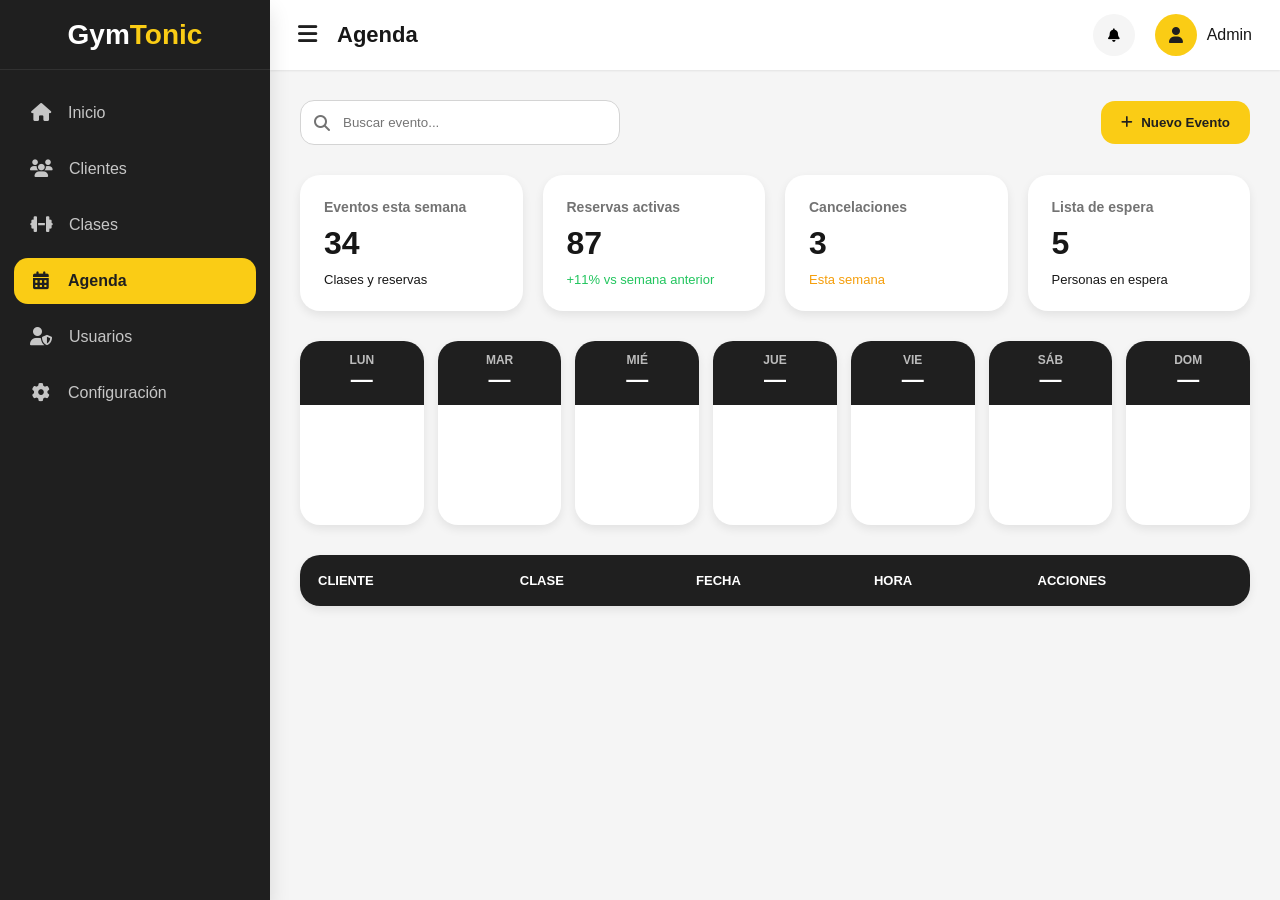
==== LenguajeDeMarcas/pages/agenda.html @ 5f33f627 "haciendo el diseño de agenda" ====
<!DOCTYPE html>
<html lang="es">

<head>
    <meta charset="UTF-8">
    <meta name="viewport" content="width=device-width, initial-scale=1.0">
    <title>GymTonic - Agenda</title>
    <link rel="stylesheet" href="https://cdnjs.cloudflare.com/ajax/libs/font-awesome/6.4.0/css/all.min.css">
    <link rel="stylesheet" href="../css/style.css">
</head>
<body>

    <div class="overlay" id="overlay"></div>

    <div class="app">

        <!-- SIDEBAR -->
        <aside class="sidebar" id="sidebar">
            <div class="sidebar__header">
                <h1 class="sidebar__title">Gym<span class="sidebar__title--highlight">Tonic</span></h1>
            </div>
            <nav class="sidebar__nav">
                <ul class="sidebar__list">
                    <li class="sidebar__item">
                        <a href="../index.html" class="sidebar__link">
                            <i class="fas fa-home sidebar__icon"></i><span>Inicio</span>
                        </a>
                    </li>
                    <li class="sidebar__item">
                        <a href="clientes.html" class="sidebar__link">
                            <i class="fas fa-users sidebar__icon"></i><span>Clientes</span>
                        </a>
                    </li>
                    <li class="sidebar__item">
                        <a href="clases.html" class="sidebar__link">
                            <i class="fas fa-dumbbell sidebar__icon"></i><span>Clases</span>
                        </a>
                    </li>
                    <li class="sidebar__item">
                        <a href="agenda.html" class="sidebar__link sidebar__link--active">
                            <i class="fas fa-calendar-alt sidebar__icon"></i><span>Agenda</span>
                        </a>
                    </li>
                    
                    <li class="sidebar__item">
                        <a href="usuarios.html" class="sidebar__link">
                            <i class="fas fa-user-shield sidebar__icon"></i><span>Usuarios</span>
                        </a>
                    </li>
                    <li class="sidebar__item">
                        <a href="configuracion.html" class="sidebar__link">
                            <i class="fas fa-cog sidebar__icon"></i><span>Configuración</span>
                        </a>
                    </li>
                </ul>
            </nav>
        </aside>

        <!-- MAIN -->
        <main class="main" id="main">

            <!-- HEADER -->
            <header class="header" id="header">
                <div class="header__left">
                    <button class="header__menu-btn" id="menuToggle">
                        <i class="fas fa-bars"></i>
                    </button>
                    <h2 class="header__title">Agenda</h2>
                </div>
                <div class="header__right">
                    <button class="header__notification"><i class="fas fa-bell"></i></button>
                    <div class="header__user">
                        <div class="header__avatar"><i class="fas fa-user"></i></div>
                        <span class="header__username">Admin</span>
                    </div>
                </div>
            </header>

            <!-- CONTENT -->
            <div class="content">
                <div class="actions">
                    <div class="search">
                        <i class="fas fa-search search__icon"></i>
                        <input type="text" class="search__input" placeholder="Buscar evento...">
                    </div>
                    <button class="btn btn--primary" id="addEventoBtn">
                        <i class="fas fa-plus btn__icon"></i>Nuevo Evento
                    </button>
                </div>

                <!-- CARDS -->
                <div class="cards">
                    <div class="card">
                        <h3 class="card__title">Eventos esta semana</h3>
                        <p class="card__value">34</p>
                        <div class="card__footer">Clases y reservas</div>
                    </div>
                    <div class="card">
                        <h3 class="card__title">Reservas activas</h3>
                        <p class="card__value">87</p>
                        <div class="card__footer card__footer--success">+11% vs semana anterior</div>
                    </div>
                    <div class="card">
                        <h3 class="card__title">Cancelaciones</h3>
                        <p class="card__value">3</p>
                        <div class="card__footer card__footer--warning">Esta semana</div>
                    </div>
                    <div class="card">
                        <h3 class="card__title">Lista de espera</h3>
                        <p class="card__value">5</p>
                        <div class="card__footer">Personas en espera</div>
                    </div>
                </div>

                <!-- SEMANA ACTUAL -->
                <div class="agenda-grid" id="agendaGrid">
                    <div class="agenda-day" data-dia="lun">
                        <div class="agenda-day__header">
                            <div class="agenda-day__name">Lun</div>
                            <div class="agenda-day__num">—</div>
                        </div>
                        <div class="agenda-day__body"></div>
                    </div>
                    <div class="agenda-day" data-dia="mar">
                        <div class="agenda-day__header">
                            <div class="agenda-day__name">Mar</div>
                            <div class="agenda-day__num">—</div>
                        </div>
                        <div class="agenda-day__body"></div>
                    </div>
                    <div class="agenda-day" data-dia="mie">
                        <div class="agenda-day__header">
                            <div class="agenda-day__name">Mié</div>
                            <div class="agenda-day__num">—</div>
                        </div>
                        <div class="agenda-day__body"></div>
                    </div>
                    <div class="agenda-day" data-dia="jue">
                        <div class="agenda-day__header">
                            <div class="agenda-day__name">Jue</div>
                            <div class="agenda-day__num">—</div>
                        </div>
                        <div class="agenda-day__body"></div>
                    </div>
                    <div class="agenda-day" data-dia="vie">
                        <div class="agenda-day__header">
                            <div class="agenda-day__name">Vie</div>
                            <div class="agenda-day__num">—</div>
                        </div>
                        <div class="agenda-day__body"></div>
                    </div>
                    <div class="agenda-day" data-dia="sab">
                        <div class="agenda-day__header">
                            <div class="agenda-day__name">Sáb</div>
                            <div class="agenda-day__num">—</div>
                        </div>
                        <div class="agenda-day__body"></div>
                    </div>
                    <div class="agenda-day" data-dia="dom">
                        <div class="agenda-day__header">
                            <div class="agenda-day__name">Dom</div>
                            <div class="agenda-day__num">—</div>
                        </div>
                        <div class="agenda-day__body"></div>
                    </div>
                </div>

                <!-- PRÓXIMAS RESERVAS -->
                <div class="table-container">
                    <table class="table">
                        <thead class="table__header">
                            <tr>
                                <th class="table__th">Cliente</th>
                                <th class="table__th">Clase</th>
                                <th class="table__th">Fecha</th>
                                <th class="table__th">Hora</th>
                                <th class="table__th">Acciones</th>
                            </tr>
                        </thead>
                        <tbody id="agendaTableBody">
                        </tbody>
                    </table>
                </div>

            </div>
        </main>
    </div>

    <!-- MODAL NUEVO EVENTO -->
    <div class="modal" id="eventoModal">
        <div class="modal__content">
            <div class="modal__header">
                <h3 class="modal__title">Nuevo Evento</h3>
                <button class="modal__close" id="closeEventoModalBtn">&times;</button>
            </div>
            <div class="modal__body">
                <form id="eventoForm">
                    <div class="form__group">
                        <label class="form__label" for="eventoClase">Clase</label>
                        <select id="eventoClase" class="form__control">
                            <option>Spinning</option>
                            <option>Yoga</option>
                            <option>Pilates</option>
                            <option>Boxeo</option>
                            <option>Musculación Guiada</option>
                            <option>Zumba</option>
                        </select>
                    </div>
                    <div class="form__group">
                        <label class="form__label" for="eventoFecha">Fecha</label>
                        <input type="date" id="eventoFecha" class="form__control" required>
                    </div>
                    <div class="form__group">
                        <label class="form__label" for="eventoHora">Hora</label>
                        <input type="time" id="eventoHora" class="form__control" required>
                    </div>
                    <div class="form__group">
                        <label class="form__label" for="eventoCliente">Cliente (opcional)</label>
                        <input type="text" id="eventoCliente" class="form__control" placeholder="Nombre del cliente">
                    </div>
                </form>
            </div>
            <div class="modal__footer">
                <button class="btn btn--secondary" id="cancelEventoModalBtn">Cancelar</button>
                <button class="btn btn--primary" id="saveEventoBtn">Guardar</button>
            </div>
        </div>
    </div>

    <script src="../js/crud-agenda.js"></script>
    <script src="../js/menu.js"></script>
</body>

</html>
---- LenguajeDeMarcas/css/style.css ----
:root {
    --color-primary: rgb(31, 31, 31);
    --color-primary-light: rgb(47, 47, 47);
    --color-primary-dark: rgb(17, 17, 17);

    --color-secondary: rgb(250, 204, 21);
    --color-secondary-light: rgb(253, 224, 71);
    --color-secondary-dark: rgb(234, 179, 8);

    --color-success: rgb(34, 197, 94);
    --color-warning: rgb(245, 158, 11);
    --color-danger: rgb(239, 68, 68);

    --color-white: rgb(255, 255, 255);

    --color-gray-50: rgb(250, 250, 250);
    --color-gray-100: rgb(245, 245, 245);
    --color-gray-200: rgb(229, 229, 229);
    --color-gray-300: rgb(212, 212, 212);
    --color-gray-400: rgb(163, 163, 163);
    --color-gray-500: rgb(115, 115, 115);
    --color-gray-600: rgb(82, 82, 82);
    --color-gray-700: rgb(64, 64, 64);
    --color-gray-800: rgb(38, 38, 38);
    --color-gray-900: rgb(23, 23, 23);

    --bg-body: rgb(245, 245, 245);
    --bg-sidebar: rgb(31, 31, 31);
    --bg-card: rgb(255, 255, 255);
    --bg-header: rgb(255, 255, 255);

    --text-primary: rgb(23, 23, 23);
    --text-secondary: rgb(82, 82, 82);
    --text-light: rgb(115, 115, 115);
    --text-white: rgb(255, 255, 255);
    --sidebar-width: 270px;
    --sidebar-collapse-width: 90px;
    --header-height: 70px;
    --radius-sm: 8px;
    --radius-md: 14px;
    --radius-lg: 20px;
    --radius-xl: 28px;
    --shadow-sm: 0 1px 2px rgba(0, 0, 0, .08);
    --shadow-md: 0 4px 10px rgba(0, 0, 0, .08);
    --shadow-lg: 0 10px 20px rgba(0, 0, 0, .12);
    --shadow-xl: 0 20px 40px rgba(0, 0, 0, .18);
    --transition: .3s ease;
    --font-family: "Segoe UI", Tahoma, Geneva, Verdana, sans-serif;
    --z-sidebar: 1000;
    --z-overlay: 900;
    --z-header: 800;
    --z-modal: 2000;
}

* {
    margin: 0;
    padding: 0;
    box-sizing: border-box;
}

body {
    font-family: var(--font-family);
    background: var(--bg-body);
    color: var(--text-primary);
    overflow-x: hidden;
}

.app {
    display: flex;
    min-height: 100vh;
}

/* SIDEBAR */
.sidebar {
    width: var(--sidebar-width);
    background: var(--bg-sidebar);
    color: var(--text-white);
    position: fixed;
    left: 0;
    top: 0;
    height: 100vh;
    z-index: var(--z-sidebar);
    transition: var(--transition);
    overflow: hidden;
    box-shadow: var(--shadow-lg);
}

.sidebar--collapsed {
    width: var(--sidebar-collapse-width);
}

.sidebar__header {
    height: var(--header-height);
    display: flex;
    align-items: center;
    justify-content: center;
    border-bottom: 1px solid rgba(255, 255, 255, .08);
}

.sidebar__title {
    font-size: 28px;
    font-weight: 800;
    white-space: nowrap;
}

.sidebar__title--highlight {
    color: var(--color-secondary);
}

.sidebar__nav {
    padding: 20px 14px;
}

.sidebar__list {
    list-style: none;
}

.sidebar__item {
    margin-bottom: 10px;
}

.sidebar__link {
    display: flex;
    align-items: center;
    gap: 16px;
    padding: 14px 16px;
    border-radius: var(--radius-md);
    color: rgba(255, 255, 255, .75);
    text-decoration: none;
    transition: var(--transition);
    white-space: nowrap;
}

.sidebar__link:hover {
    background: rgba(250, 204, 21, .12);
    color: var(--color-secondary);
}

.sidebar__link--active {
    background: var(--color-secondary);
    color: var(--color-primary);
    font-weight: 700;
}

.sidebar__icon {
    min-width: 22px;
    text-align: center;
    font-size: 18px;
}

.sidebar--collapsed .sidebar__link {
    justify-content: center;
}

.sidebar--collapsed .sidebar__link span {
    display: none;
}

.sidebar--collapsed .sidebar__title {
    font-size: 0;
}

.sidebar--collapsed .sidebar__title--highlight {
    font-size: 28px;
}

/* OVERLAY */
.overlay {
    position: fixed;
    inset: 0;
    background: rgba(0, 0, 0, .5);
    opacity: 0;
    visibility: hidden;
    transition: var(--transition);
    z-index: var(--z-overlay);
}

.overlay--active {
    opacity: 1;
    visibility: visible;
}

/* MAIN */
.main {
    flex: 1;
    margin-left: var(--sidebar-width);
    transition: var(--transition);
}

.welcome {
    padding: 18px;
}

.main--expanded {
    margin-left: var(--sidebar-collapse-width);
}

/* HEADER */
.header {
    height: var(--header-height);
    background: var(--bg-header);
    box-shadow: var(--shadow-sm);
    display: flex;
    align-items: center;
    justify-content: space-between;
    padding: 0 28px;
    position: fixed;
    width: calc(100% - var(--sidebar-width));
    transition: var(--transition);
    z-index: var(--z-header);
}

.header--expanded {
    width: calc(100% - var(--sidebar-collapse-width));
}

.header__left,
.header__right {
    display: flex;
    align-items: center;
    gap: 20px;
}

.header__menu-btn {
    border: none;
    background: transparent;
    font-size: 22px;
    cursor: pointer;
    color: var(--color-primary);
}

.header__title {
    font-size: 22px;
    font-weight: 700;
}

.header__notification {
    width: 42px;
    height: 42px;
    border-radius: 50%;
    border: none;
    background: var(--color-gray-100);
    cursor: pointer;
    transition: var(--transition);
}

.header__notification:hover {
    background: var(--color-secondary);
}

.header__user {
    display: flex;
    align-items: center;
    gap: 10px;
}

.header__avatar {
    width: 42px;
    height: 42px;
    border-radius: 50%;
    background: var(--color-secondary);
    display: flex;
    align-items: center;
    justify-content: center;
    color: var(--color-primary);
    font-weight: 700;
}

/* CONTENT */
.content {
    padding: calc(var(--header-height) + 30px) 30px 30px;
}

/* ACTIONS */
.actions {
    display: flex;
    justify-content: space-between;
    align-items: center;
    gap: 20px;
    margin-bottom: 30px;
}

.search {
    position: relative;
    width: 320px;
}

.search__icon {
    position: absolute;
    left: 14px;
    top: 50%;
    transform: translateY(-50%);
    color: var(--text-light);
}

.search__input {
    width: 100%;
    padding: 14px 14px 14px 42px;
    border: 1px solid var(--color-gray-300);
    border-radius: var(--radius-md);
    outline: none;
}

.search__input:focus {
    border-color: var(--color-secondary);
}

/* BUTTONS */
.btn {
    border: none;
    cursor: pointer;
    padding: 14px 20px;
    border-radius: var(--radius-md);
    font-weight: 700;
    transition: var(--transition);
}

.btn--primary {
    background: var(--color-secondary);
    color: var(--color-primary);
}

.btn--primary:hover {
    background: var(--color-secondary-dark);
}

.btn--secondary {
    background: var(--color-gray-100);
}

.btn__icon {
    margin-right: 8px;
}

/* CARDS */
.cards {
    display: grid;
    grid-template-columns: repeat(auto-fit, minmax(220px, 1fr));
    gap: 20px;
    margin-bottom: 30px;
}

.card {
    background: var(--bg-card);
    border-radius: var(--radius-lg);
    padding: 24px;
    box-shadow: var(--shadow-md);
    transition: var(--transition);
}

.card:hover {
    transform: translateY(-5px);
    box-shadow: var(--shadow-lg);
}

.card__title {
    color: var(--text-light);
    font-size: 14px;
    margin-bottom: 10px;
}

.card__value {
    font-size: 32px;
    font-weight: 800;
    margin-bottom: 10px;
}

.card__footer {
    font-size: 13px;
}

.card__footer--success {
    color: var(--color-success);
}

.card__footer--warning {
    color: var(--color-warning);
}

/* TABLE */
.table-container {
    background: white;
    border-radius: var(--radius-lg);
    overflow-x: auto;
    box-shadow: var(--shadow-md);
}

.table {
    width: 100%;
    border-collapse: collapse;
    min-width: 850px;
}

.table__header {
    background: var(--color-primary);
}

.table__th {
    padding: 18px;
    color: white;
    text-align: left;
    font-size: 13px;
    text-transform: uppercase;
}

.table__td {
    padding: 18px;
    border-bottom: 1px solid var(--color-gray-200);
}

.table__user {
    display: flex;
    align-items: center;
    gap: 14px;
}

.table__avatar {
    width: 45px;
    height: 45px;
    border-radius: 50%;
    background: var(--color-secondary);
    display: flex;
    align-items: center;
    justify-content: center;
    color: var(--color-primary);
    font-weight: 700;
}

.table__name {
    font-weight: 700;
}

.table__email {
    font-size: 13px;
    color: var(--text-light);
}
.table__actions {
    display: flex;
    gap: 8px;
}

.table__btn {
    border: none;
    cursor: pointer;
    padding: 7px 14px;
    border-radius: var(--radius-sm);
    font-size: 13px;
    font-weight: 600;
    transition: var(--transition);
}

.table__btn--edit {
    background: var(--color-secondary);
    color: var(--color-primary);
}

.table__btn--edit:hover {
    background: var(--color-secondary-dark);
}

.table__btn--delete {
    background: var(--color-gray-100);
    color: var(--color-danger);
}

.table__btn--delete:hover {
    background: var(--color-danger);
    color: var(--color-white);
}

.modal {
    position: fixed;
    inset: 0;
    background: rgba(0, 0, 0, .5);
    display: flex;
    align-items: center;
    justify-content: center;
    opacity: 0;
    visibility: hidden;
    transition: var(--transition);
    z-index: var(--z-modal);
}

.modal--active {
    opacity: 1;
    visibility: visible;
}

.modal__content {
    background: white;
    width: 100%;
    max-width: 550px;
    border-radius: var(--radius-xl);
    overflow: hidden;
    box-shadow: var(--shadow-xl);
}

.modal__header {
    display: flex;
    justify-content: space-between;
    align-items: center;
    padding: 20px 24px;
    border-bottom: 1px solid var(--color-gray-200);
}

.modal__title {
    font-size: 22px;
    font-weight: 700;
}

.modal__close {
    border: none;
    background: transparent;
    font-size: 22px;
    cursor: pointer;
}

.modal__body {
    padding: 24px;
}

.form__group {
    margin-bottom: 20px;
}

.form__label {
    display: block;
    margin-bottom: 8px;
    font-weight: 600;
}

.form__control {
    width: 100%;
    padding: 14px;
    border: 1px solid var(--color-gray-300);
    border-radius: var(--radius-md);
    outline: none;
}

.form__control:focus {
    border-color: var(--color-secondary);
}

.form__help {
    display: block;
    margin-top: 6px;
    font-size: 0.8rem;
    color: var(--color-gray-500, #6b7280);
}

.modal__footer {
    display: flex;
    justify-content: flex-end;
    gap: 14px;
    padding: 20px 24px;
    border-top: 1px solid var(--color-gray-200);
}

.agenda-grid {
    display: grid;
    grid-template-columns: repeat(7, 1fr);
    gap: 14px;
    margin-bottom: 30px;
}

.agenda-day {
    background: var(--bg-card);
    border-radius: var(--radius-lg);
    box-shadow: var(--shadow-md);
    overflow: hidden;
}

.agenda-day__header {
    background: var(--color-primary);
    color: var(--color-white);
    padding: 12px 14px;
    text-align: center;
}

.agenda-day__name {
    font-size: 12px;
    text-transform: uppercase;
    font-weight: 700;
    opacity: .7;
}

.agenda-day__num {
    font-size: 22px;
    font-weight: 800;
    line-height: 1.2;
}

.agenda-day--today .agenda-day__header {
    background: var(--color-secondary);
    color: var(--color-primary);
}

.agenda-day__body {
    padding: 10px;
    display: flex;
    flex-direction: column;
    gap: 8px;
    min-height: 120px;
}

.agenda-event {
    background: rgba(250, 204, 21, .12);
    border-left: 3px solid var(--color-secondary);
    border-radius: var(--radius-sm);
    padding: 6px 8px;
    font-size: 12px;
}

.agenda-event--blue {
    background: rgba(59, 130, 246, .10);
    border-left-color: #3b82f6;
}

.agenda-event--green {
    background: rgba(34, 197, 94, .10);
    border-left-color: var(--color-success);
}

.agenda-event--red {
    background: rgba(239, 68, 68, .10);
    border-left-color: var(--color-danger);
}

.agenda-event__time {
    font-weight: 700;
    color: var(--text-secondary);
}

.agenda-event__name {
    font-weight: 600;
    color: var(--text-primary);
}
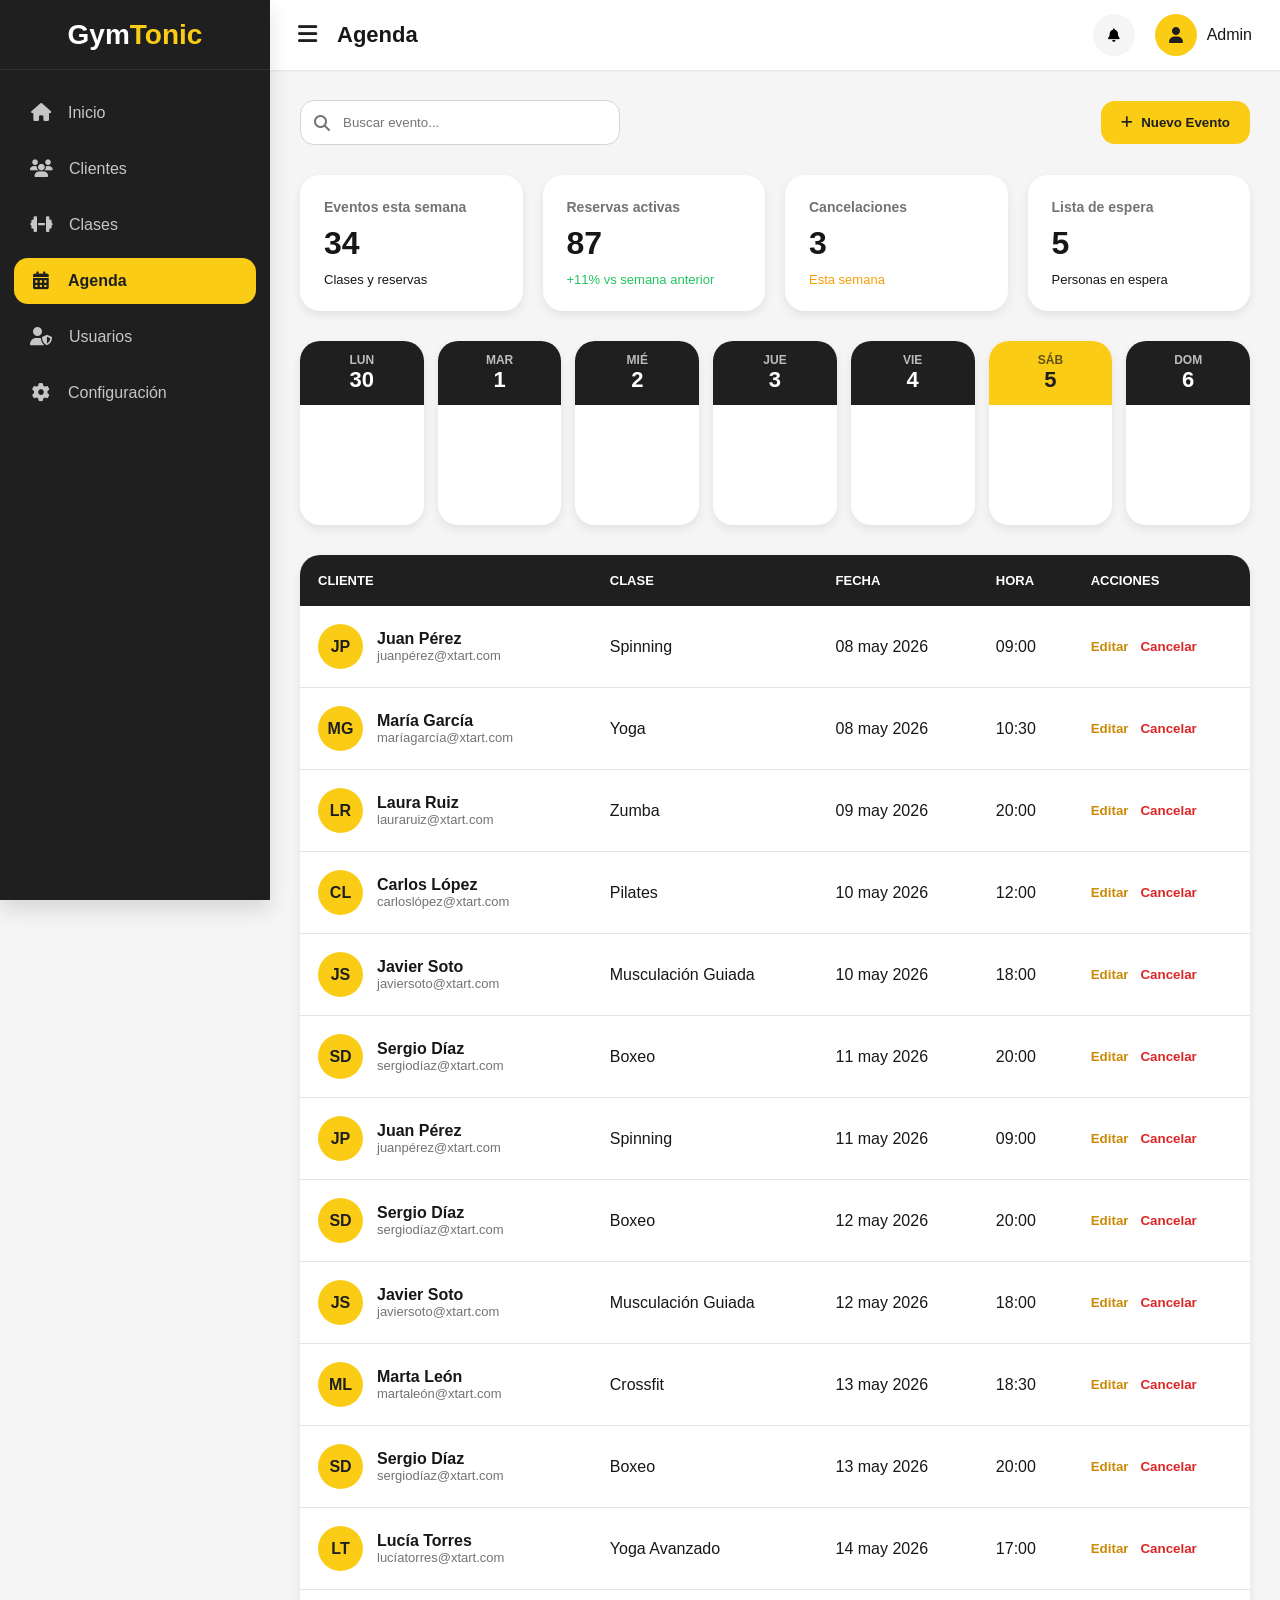
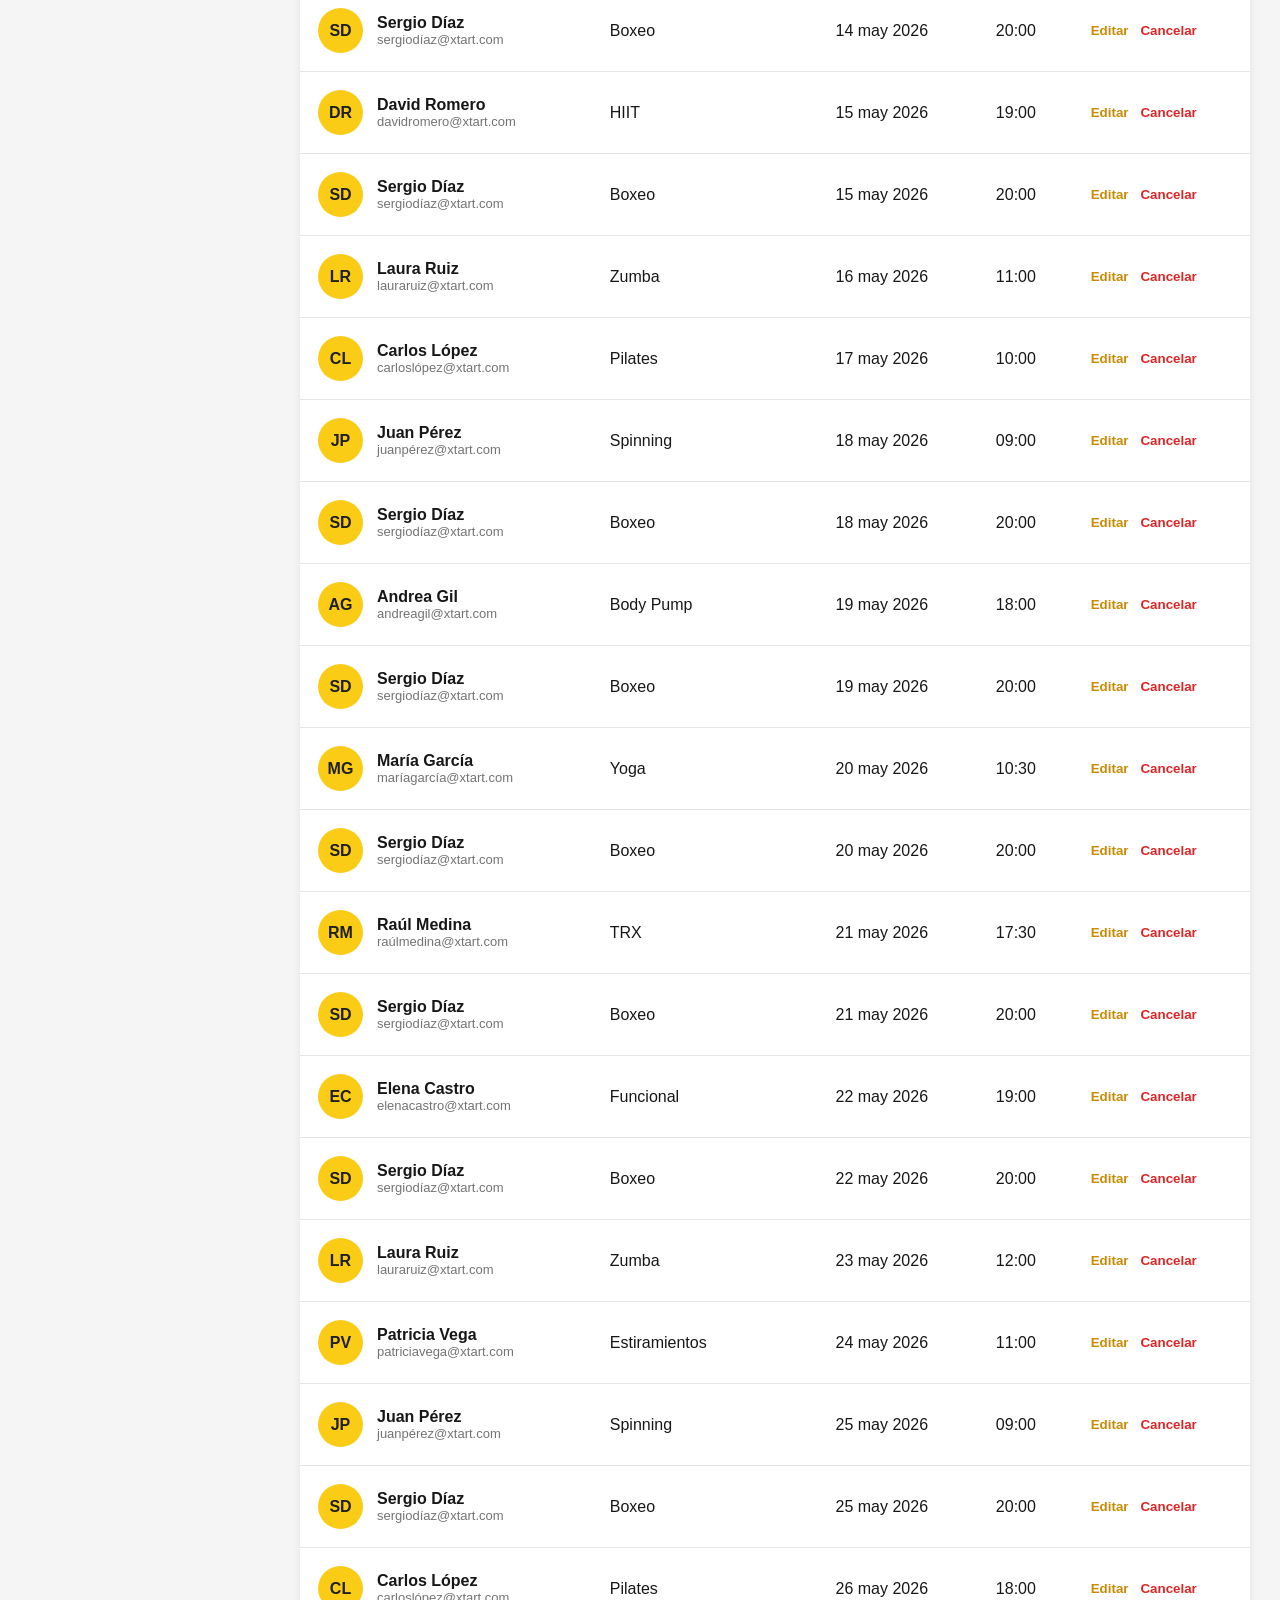
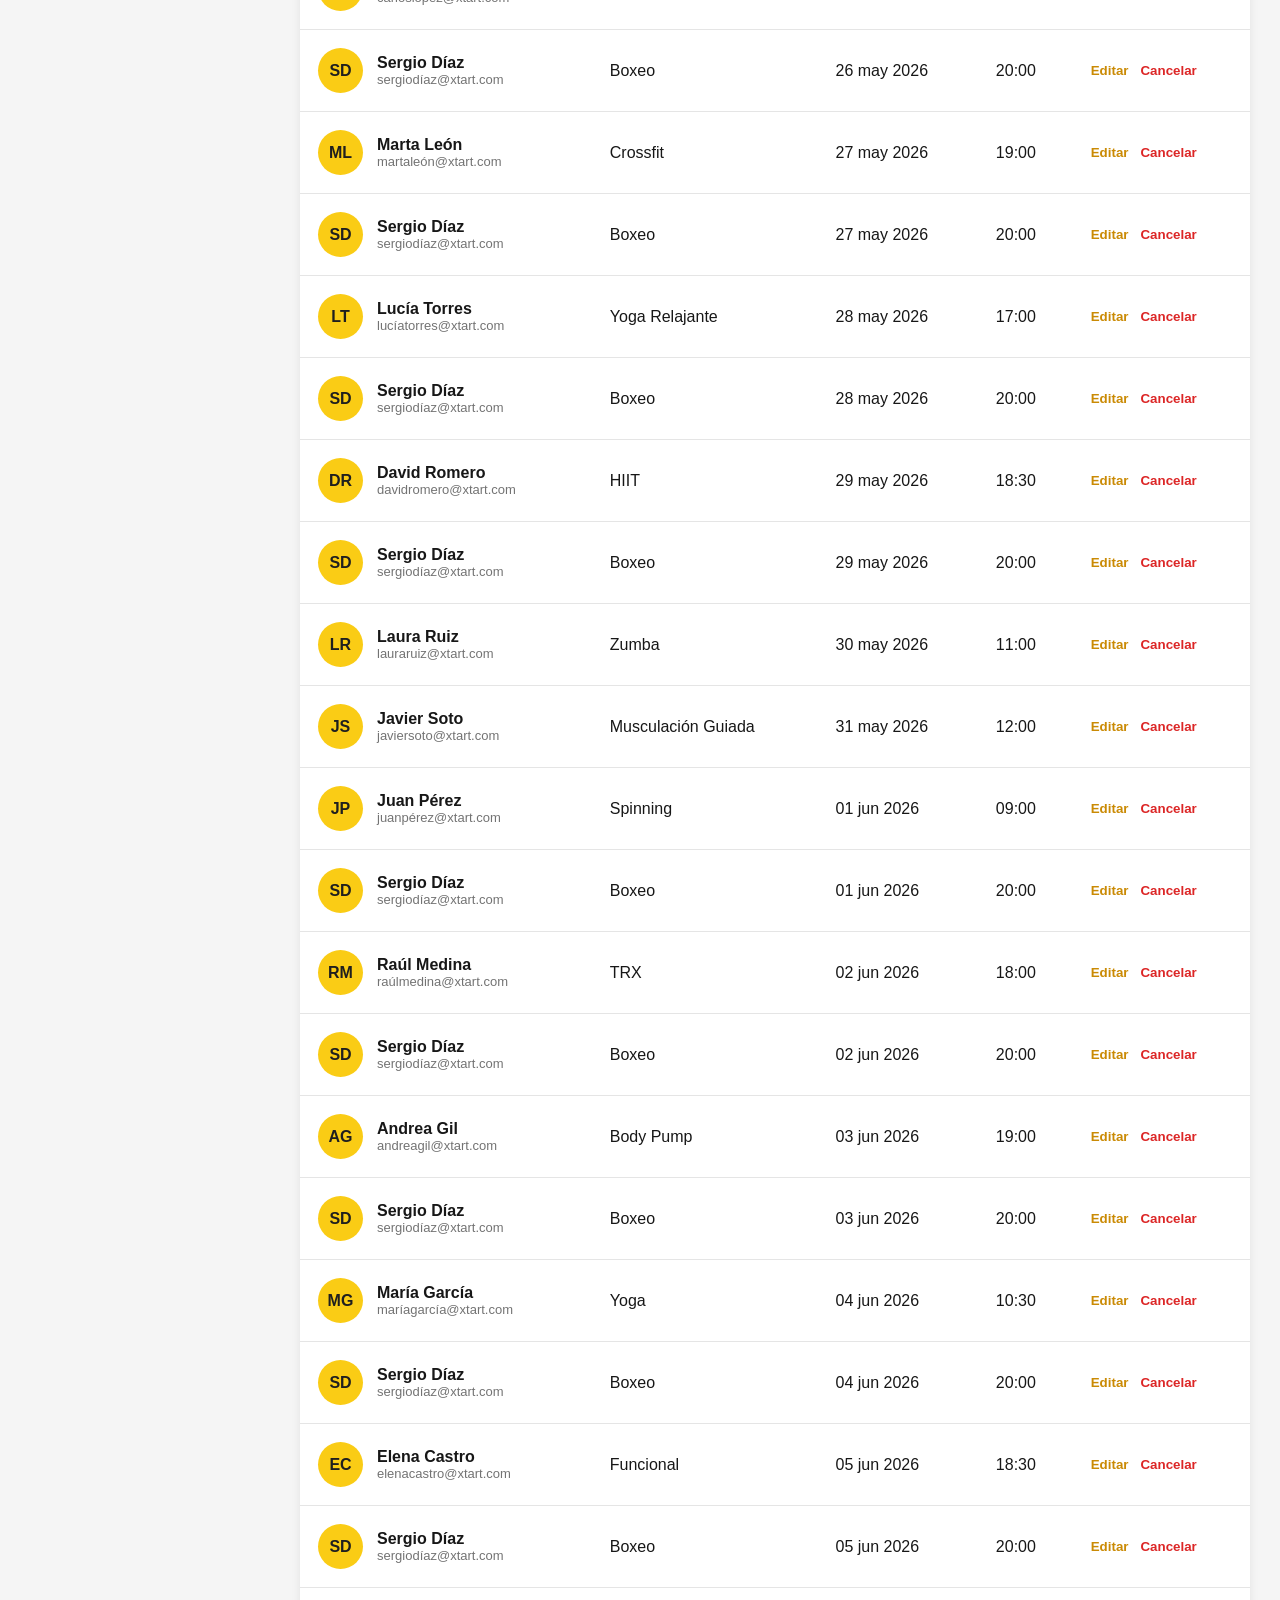
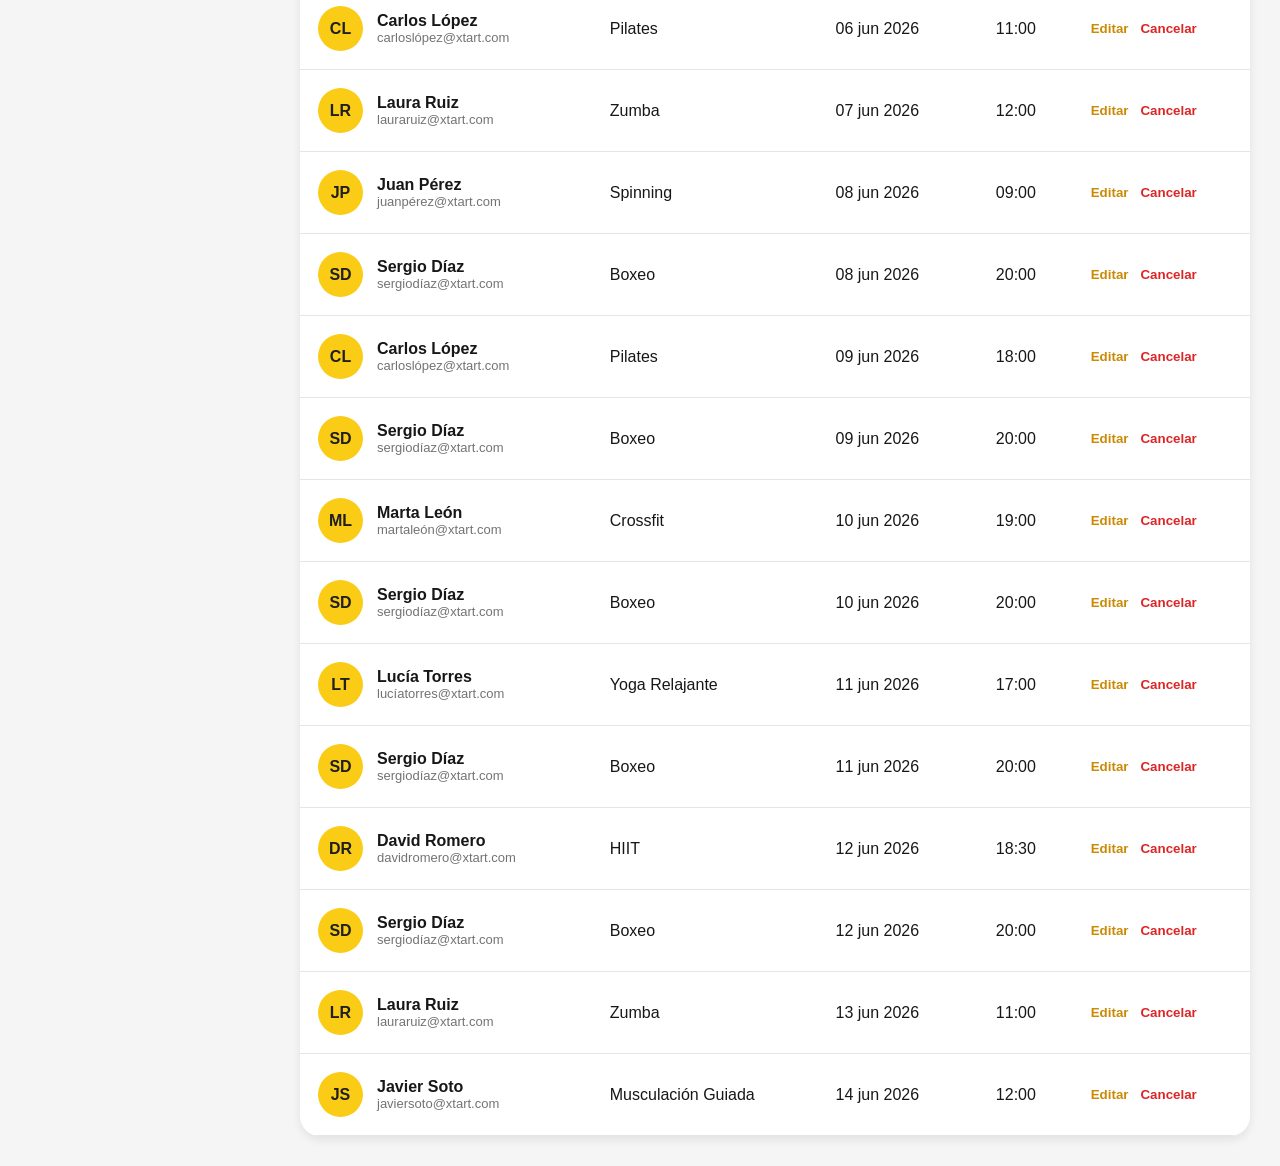
==== commit 2cc26281: "Merge branch 'feature/agenda'" ====
--- a/LenguajeDeMarcas/pages/agenda.html
+++ b/LenguajeDeMarcas/pages/agenda.html
@@ -14,7 +14,6 @@
 
     <div class="app">
 
-        <!-- SIDEBAR -->
         <aside class="sidebar" id="sidebar">
             <div class="sidebar__header">
                 <h1 class="sidebar__title">Gym<span class="sidebar__title--highlight">Tonic</span></h1>
@@ -56,10 +55,8 @@
             </nav>
         </aside>
 
-        <!-- MAIN -->
         <main class="main" id="main">
 
-            <!-- HEADER -->
             <header class="header" id="header">
                 <div class="header__left">
                     <button class="header__menu-btn" id="menuToggle">
@@ -76,7 +73,6 @@
                 </div>
             </header>
 
-            <!-- CONTENT -->
             <div class="content">
                 <div class="actions">
                     <div class="search">
@@ -88,7 +84,6 @@
                     </button>
                 </div>
 
-                <!-- CARDS -->
                 <div class="cards">
                     <div class="card">
                         <h3 class="card__title">Eventos esta semana</h3>
@@ -112,7 +107,6 @@
                     </div>
                 </div>
 
-                <!-- SEMANA ACTUAL -->
                 <div class="agenda-grid" id="agendaGrid">
                     <div class="agenda-day" data-dia="lun">
                         <div class="agenda-day__header">
@@ -165,7 +159,6 @@
                     </div>
                 </div>
 
-                <!-- PRÓXIMAS RESERVAS -->
                 <div class="table-container">
                     <table class="table">
                         <thead class="table__header">
@@ -186,7 +179,6 @@
         </main>
     </div>
 
-    <!-- MODAL NUEVO EVENTO -->
     <div class="modal" id="eventoModal">
         <div class="modal__content">
             <div class="modal__header">
--- a/LenguajeDeMarcas/css/style.css
+++ b/LenguajeDeMarcas/css/style.css
@@ -434,40 +434,140 @@
     font-size: 13px;
     color: var(--text-light);
 }
+/* TABLE ACTIONS */
 .table__actions {
     display: flex;
-    gap: 8px;
+    gap: 12px;
 }
 
 .table__btn {
     border: none;
+    background: transparent;
     cursor: pointer;
-    padding: 7px 14px;
+    font-weight: 700;
+}
+
+.table__btn--edit {
+    color: #ca8a04;
+}
+
+.table__btn--delete {
+    color: #dc2626;
+}
+.config-section {
+    background: var(--bg-card);
+    border-radius: var(--radius-lg);
+    box-shadow: var(--shadow-md);
+    margin-bottom: 24px;
+    overflow: hidden;
+}
+
+.config-section__header {
+    padding: 20px 24px;
+    border-bottom: 1px solid var(--color-gray-200);
+    display: flex;
+    align-items: center;
+    gap: 12px;
+}
+
+.config-section__icon {
+    width: 38px;
+    height: 38px;
+    background: rgba(250, 204, 21, .15);
     border-radius: var(--radius-sm);
+    display: flex;
+    align-items: center;
+    justify-content: center;
+    color: var(--color-secondary-dark);
+    font-size: 16px;
+}
+
+.config-section__title {
+    font-size: 16px;
+    font-weight: 700;
+}
+
+.config-section__body {
+    padding: 24px;
+}
+
+.config-row {
+    display: flex;
+    justify-content: space-between;
+    align-items: center;
+    padding: 14px 0;
+    border-bottom: 1px solid var(--color-gray-100);
+    gap: 20px;
+}
+
+.config-row:last-child {
+    border-bottom: none;
+    padding-bottom: 0;
+}
+
+.config-row:first-child {
+    padding-top: 0;
+}
+
+.config-row__label {
+    font-weight: 600;
+    font-size: 14px;
+}
+
+.config-row__desc {
     font-size: 13px;
-    font-weight: 600;
-    transition: var(--transition);
-}
-
-.table__btn--edit {
+    color: var(--text-light);
+    margin-top: 2px;
+}
+
+.toggle {
+    position: relative;
+    width: 46px;
+    height: 26px;
+    flex-shrink: 0;
+}
+
+.toggle input {
+    opacity: 0;
+    width: 0;
+    height: 0;
+}
+
+.toggle__slider {
+    position: absolute;
+    inset: 0;
+    background: var(--color-gray-300);
+    border-radius: 999px;
+    cursor: pointer;
+    transition: var(--transition);
+}
+
+.toggle__slider::before {
+    content: '';
+    position: absolute;
+    width: 20px;
+    height: 20px;
+    background: white;
+    border-radius: 50%;
+    top: 3px;
+    left: 3px;
+    transition: var(--transition);
+    box-shadow: var(--shadow-sm);
+}
+
+.toggle input:checked+.toggle__slider {
     background: var(--color-secondary);
-    color: var(--color-primary);
-}
-
-.table__btn--edit:hover {
-    background: var(--color-secondary-dark);
-}
-
-.table__btn--delete {
-    background: var(--color-gray-100);
-    color: var(--color-danger);
-}
-
-.table__btn--delete:hover {
-    background: var(--color-danger);
-    color: var(--color-white);
-}
-
+}
+
+.toggle input:checked+.toggle__slider::before {
+    transform: translateX(20px);
+}
+
+.config-two-col {
+    display: grid;
+    grid-template-columns: 1fr 1fr;
+    gap: 20px;
+}
 .modal {
     position: fixed;
     inset: 0;
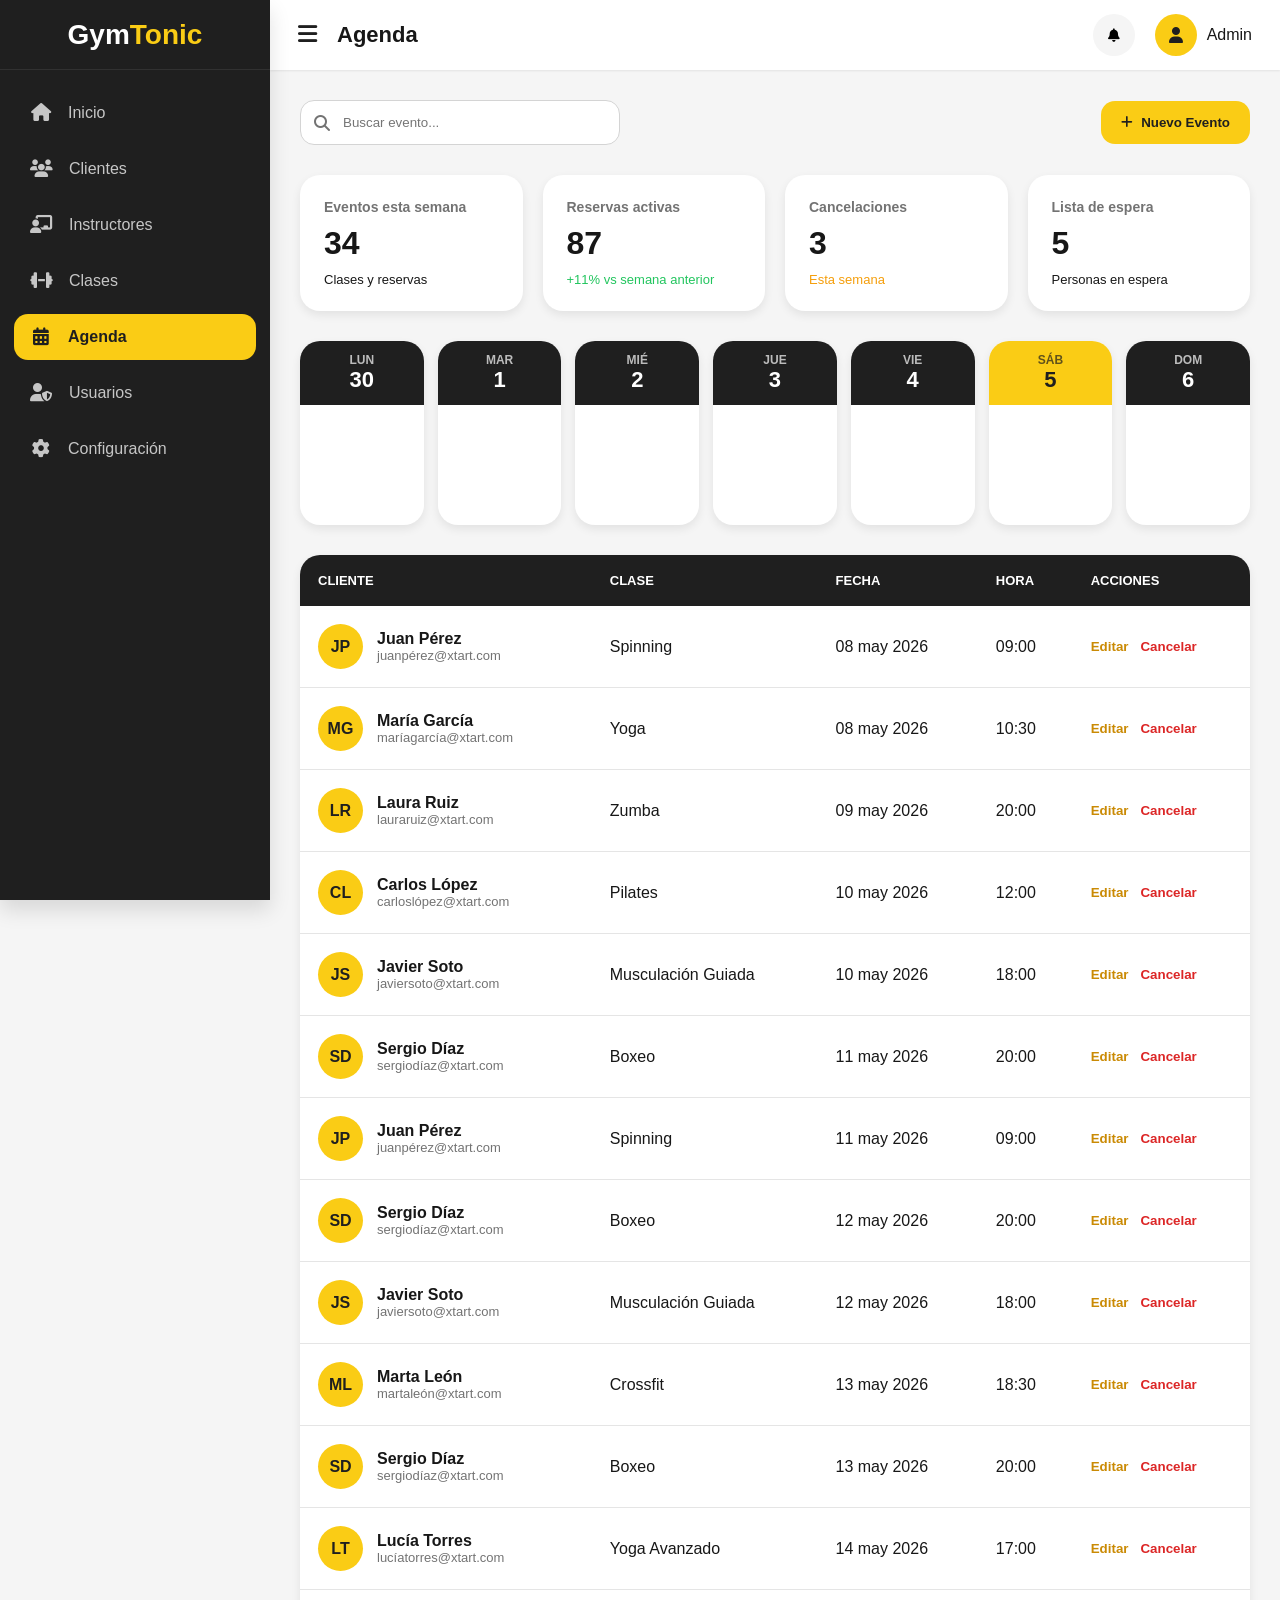
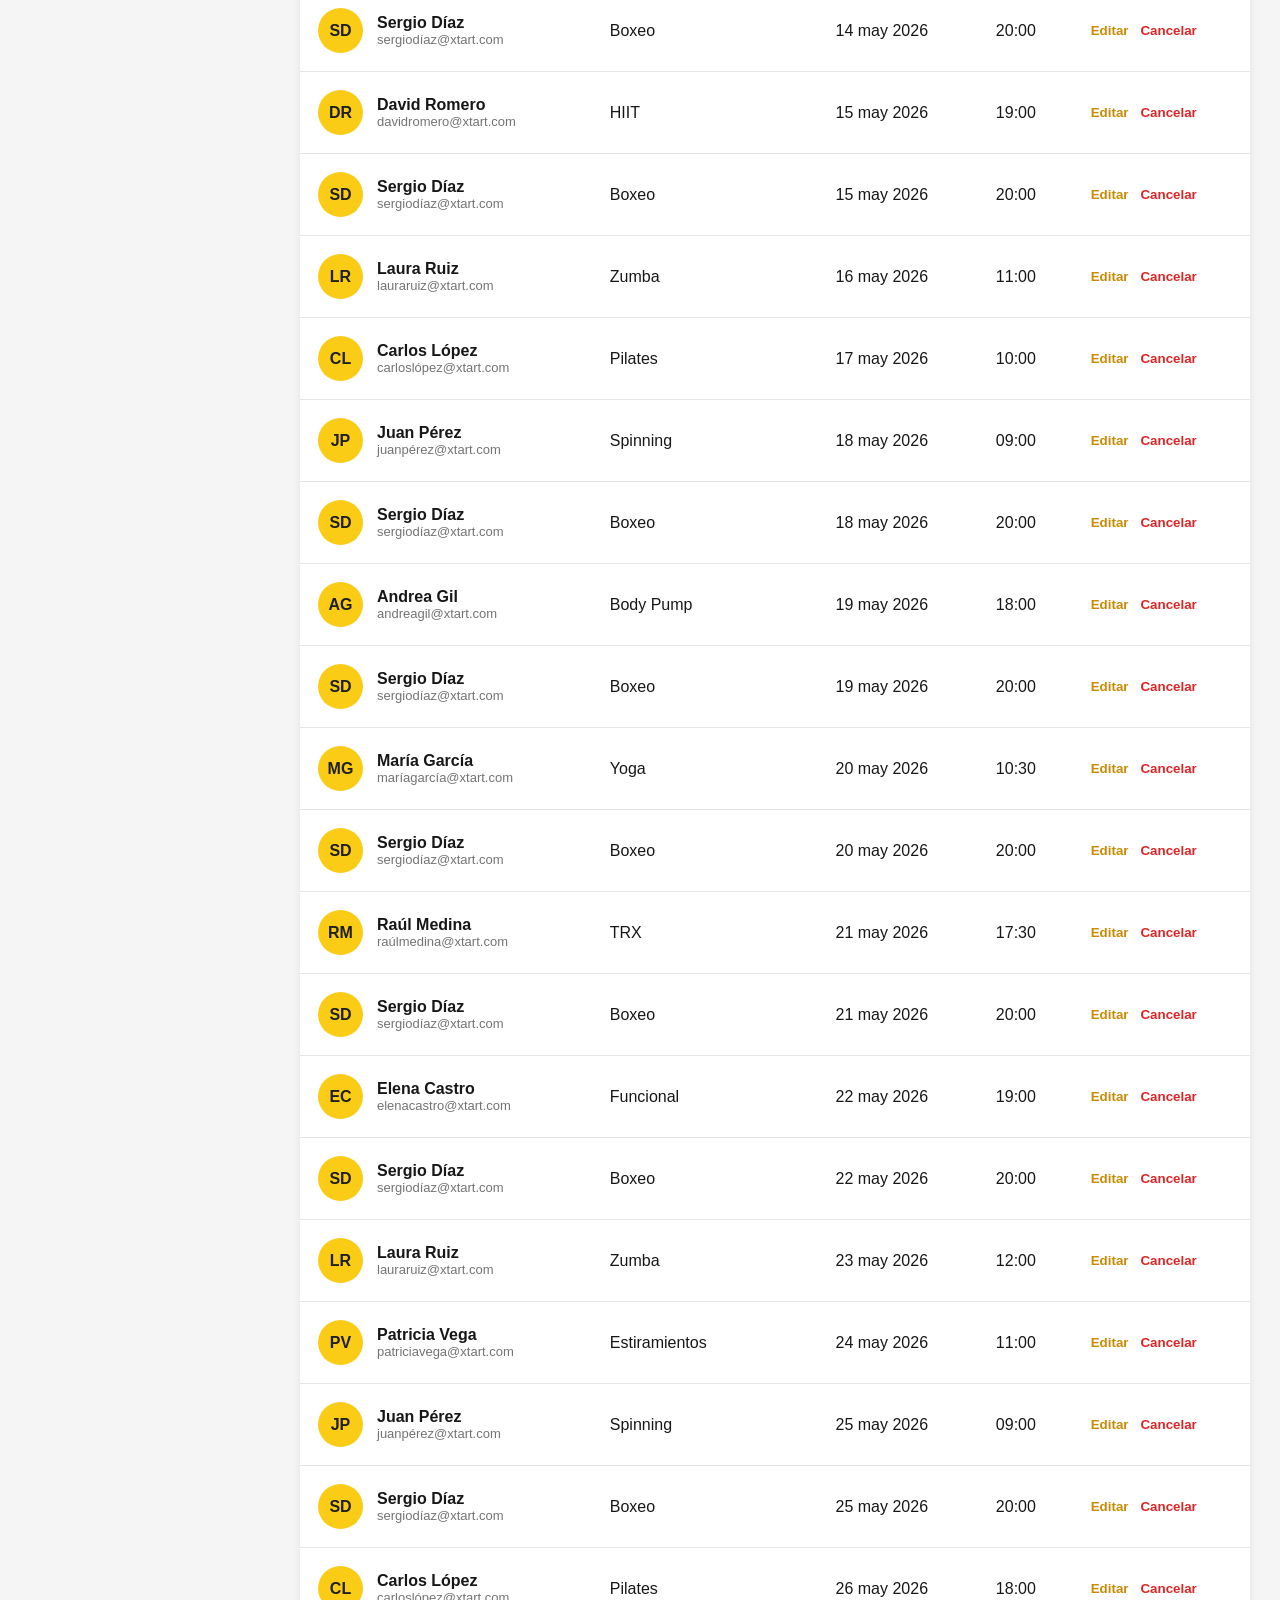
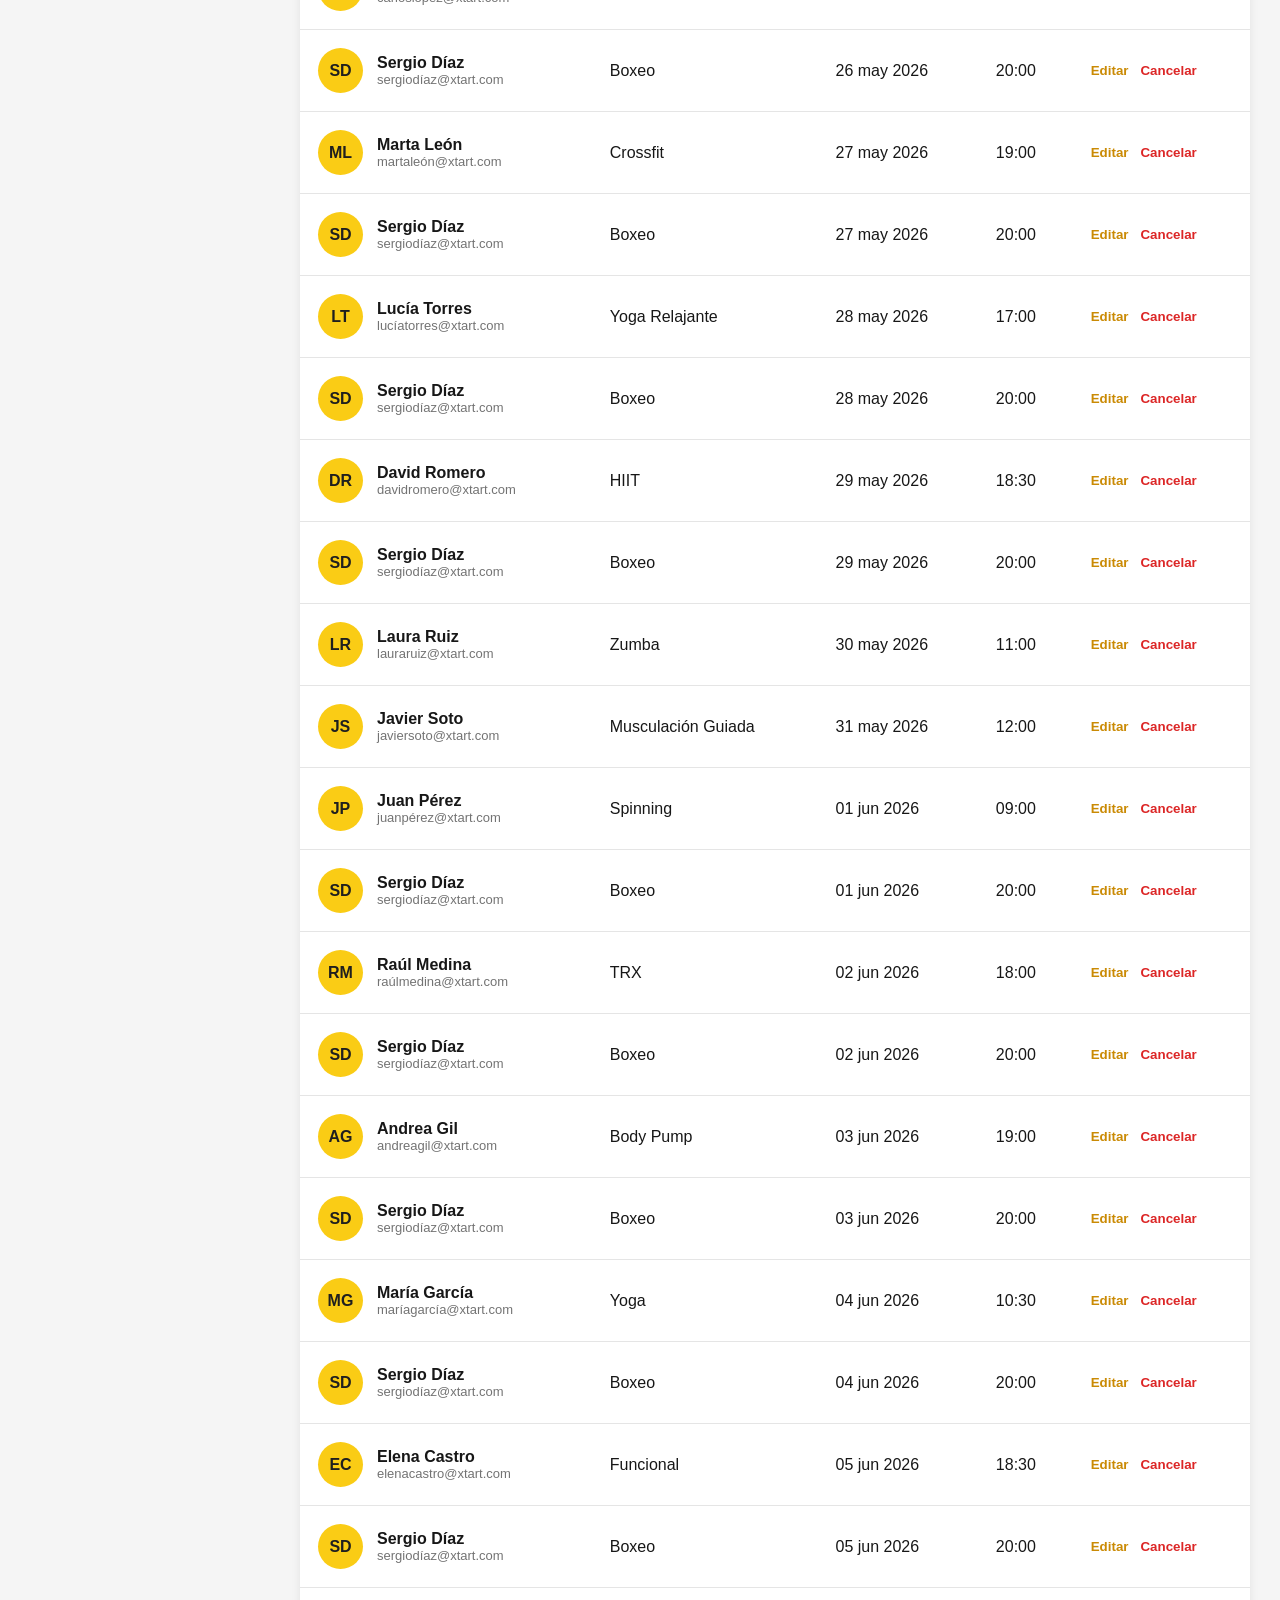
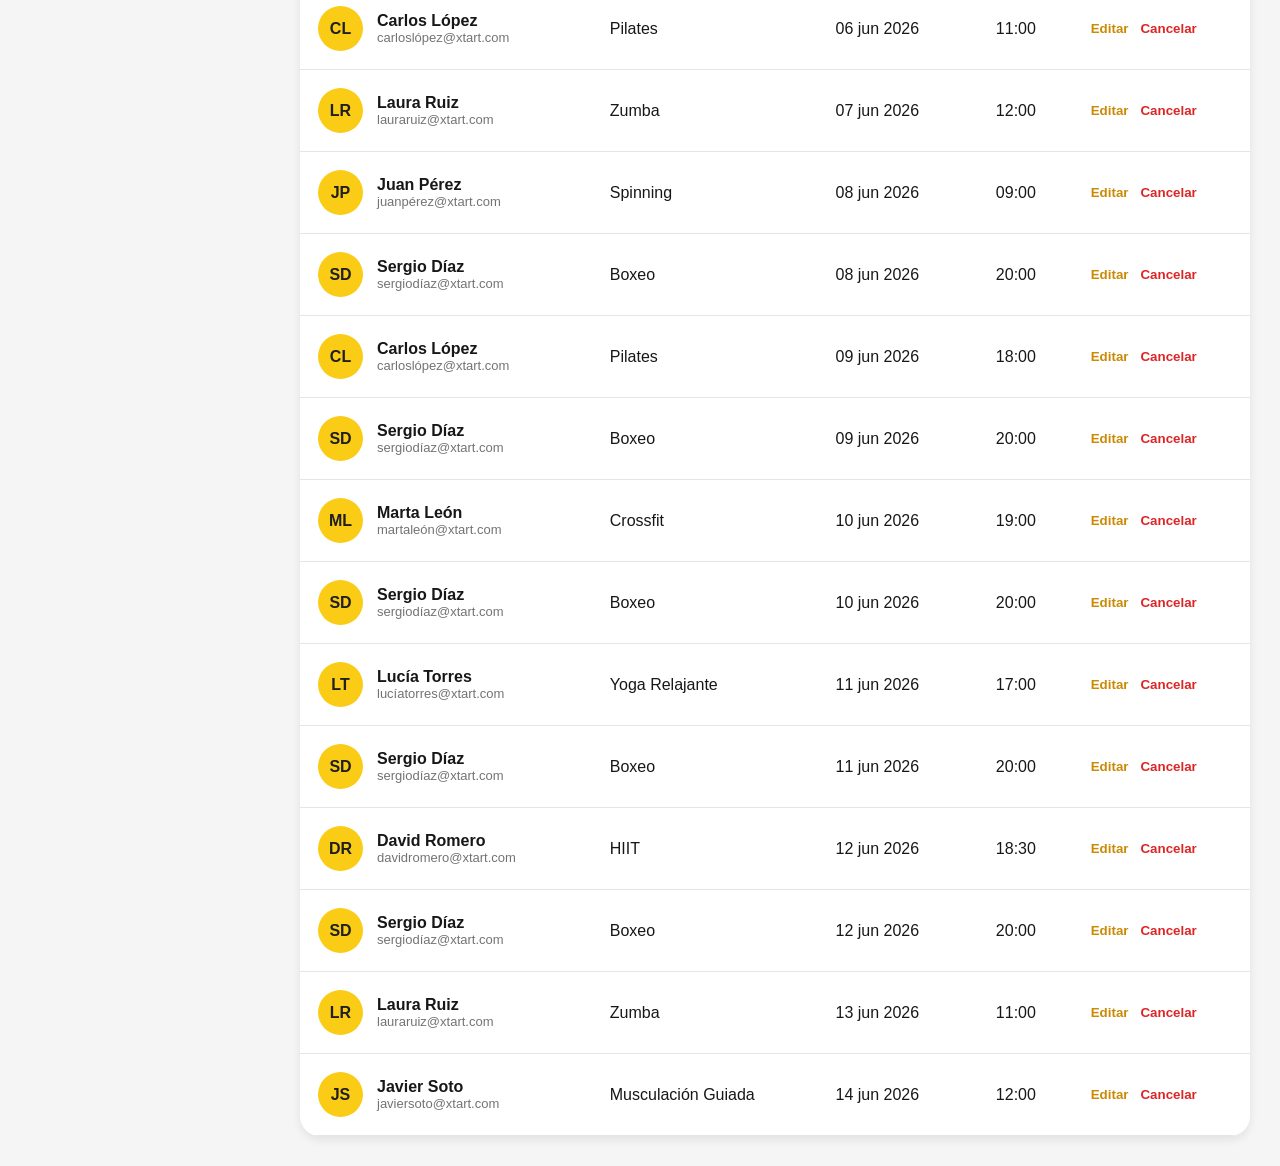
==== commit a8f0bd38: "Añadiendo link de instructores en las paginas" ====
--- a/LenguajeDeMarcas/pages/agenda.html
+++ b/LenguajeDeMarcas/pages/agenda.html
@@ -31,6 +31,11 @@
                         </a>
                     </li>
                     <li class="sidebar__item">
+                        <a href="instructores.html" class="sidebar__link sidebar__link">
+                            <i class="fas fa-chalkboard-teacher sidebar__icon"></i><span>Instructores</span>
+                        </a>
+                    </li>
+                    <li class="sidebar__item">
                         <a href="clases.html" class="sidebar__link">
                             <i class="fas fa-dumbbell sidebar__icon"></i><span>Clases</span>
                         </a>
@@ -40,7 +45,6 @@
                             <i class="fas fa-calendar-alt sidebar__icon"></i><span>Agenda</span>
                         </a>
                     </li>
-                    
                     <li class="sidebar__item">
                         <a href="usuarios.html" class="sidebar__link">
                             <i class="fas fa-user-shield sidebar__icon"></i><span>Usuarios</span>
